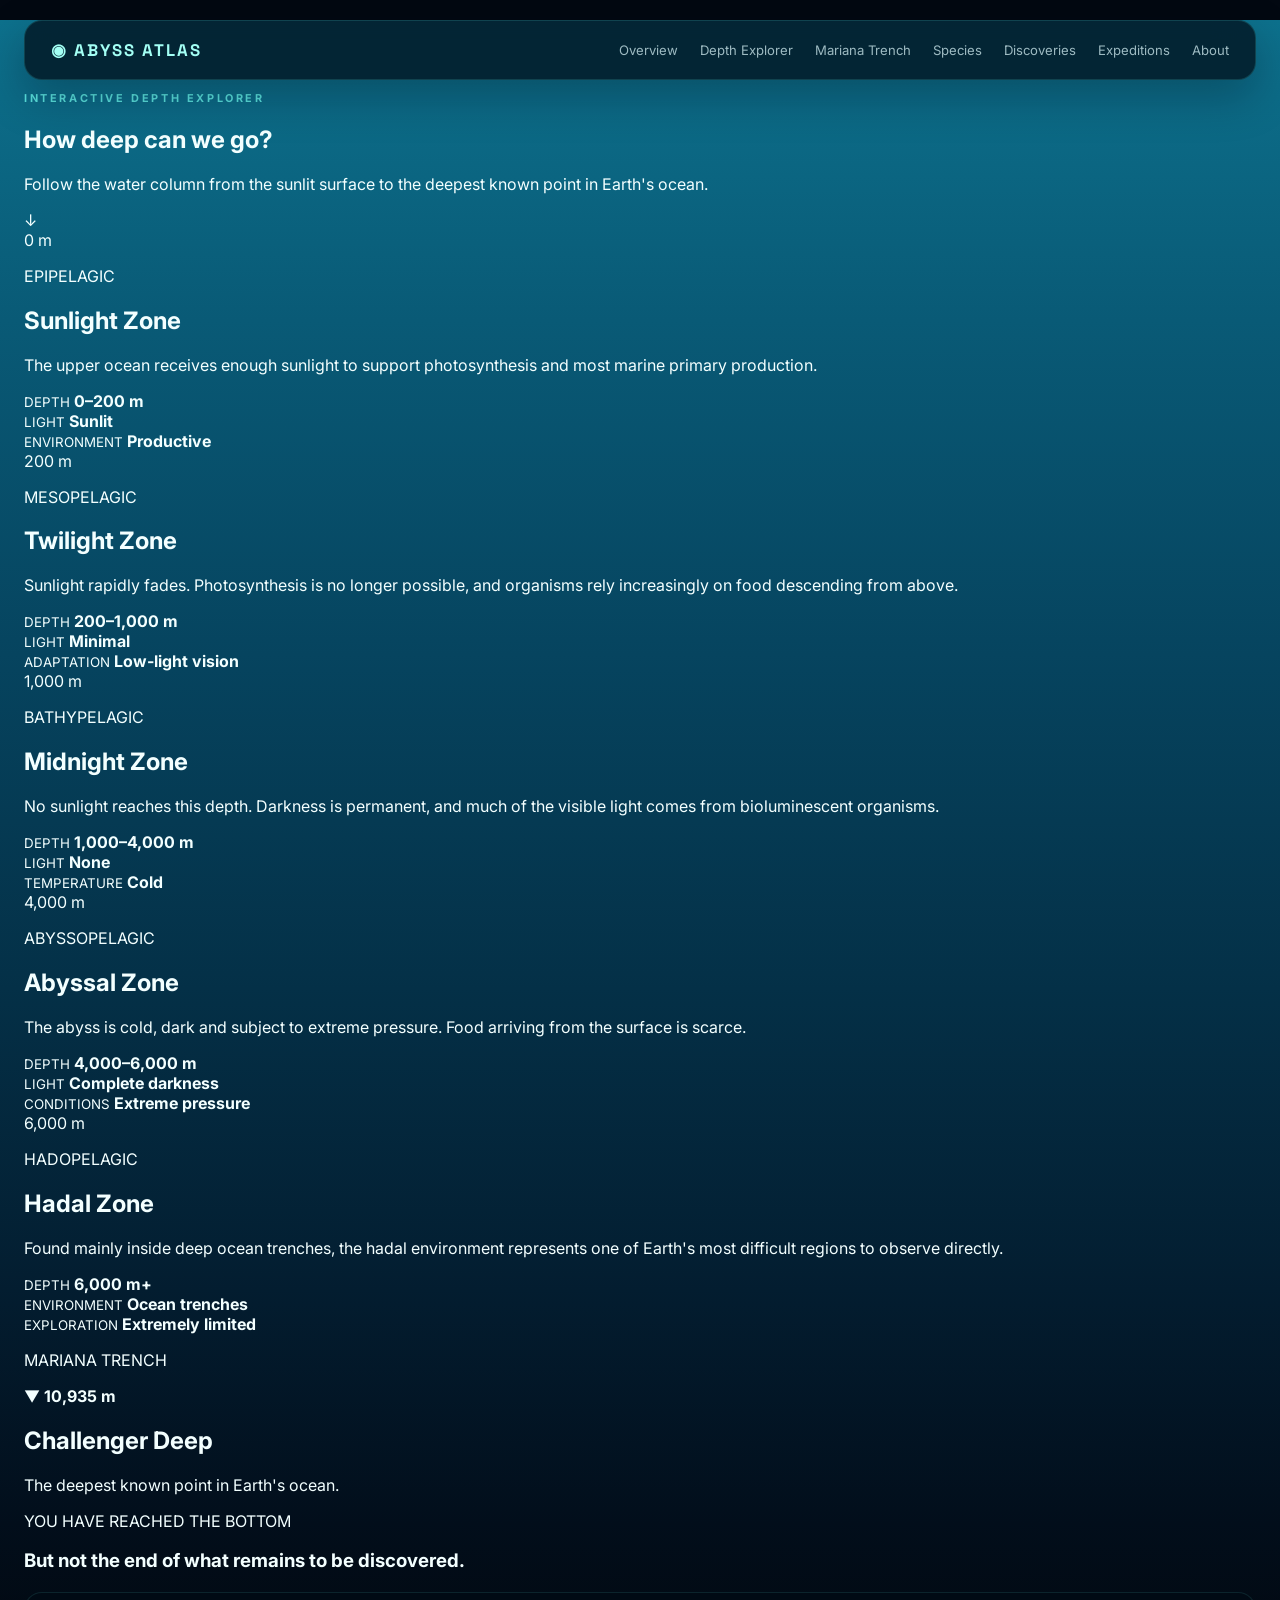
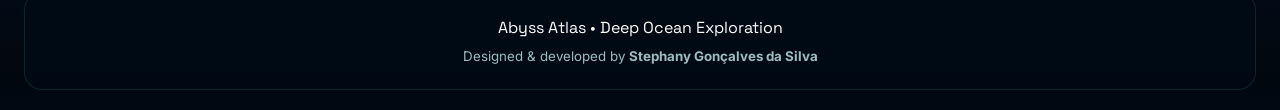
==== pages/depth.html @ 6711c6cc "Create immersive depth explorer" ====
<!DOCTYPE html>
<html lang="en">

<head>
    <meta charset="UTF-8">

    <meta
        name="viewport"
        content="width=device-width, initial-scale=1.0"
    >

    <title>Depth Explorer | Abyss Atlas</title>

    <link
        rel="stylesheet"
        href="../css/style.css"
    >
</head>

<body class="depth-page">

    <nav class="navbar">

        <div class="brand">
            ◉ ABYSS ATLAS
        </div>

        <div class="nav-links">

            <a href="../index.html">
                Overview
            </a>

            <a href="depth.html">
                Depth Explorer
            </a>

            <a href="#">
                Mariana Trench
            </a>

            <a href="#">
                Species
            </a>

            <a href="#">
                Discoveries
            </a>

            <a href="#">
                Expeditions
            </a>

            <a href="#">
                About
            </a>

        </div>

    </nav>


    <main class="depth-main">

        <section class="depth-hero">

            <p class="eyebrow">
                INTERACTIVE DEPTH EXPLORER
            </p>

            <h1>
                How deep can we go?
            </h1>

            <p>
                Follow the water column from the sunlit
                surface to the deepest known point
                in Earth's ocean.
            </p>

            <div class="descent-arrow">
                ↓
            </div>

        </section>


        <!-- =========================
             SUNLIGHT
        ========================== -->

        <section class="depth-section sunlight-section">

            <div class="depth-marker">

                <span>
                    0 m
                </span>

                <div class="marker-line"></div>

            </div>


            <div class="depth-content">

                <p class="zone-label">
                    EPIPELAGIC
                </p>

                <h2>
                    Sunlight Zone
                </h2>

                <p>
                    The upper ocean receives enough sunlight
                    to support photosynthesis and most marine
                    primary production.
                </p>


                <div class="depth-facts">

                    <article>

                        <small>
                            DEPTH
                        </small>

                        <strong>
                            0–200 m
                        </strong>

                    </article>


                    <article>

                        <small>
                            LIGHT
                        </small>

                        <strong>
                            Sunlit
                        </strong>

                    </article>


                    <article>

                        <small>
                            ENVIRONMENT
                        </small>

                        <strong>
                            Productive
                        </strong>

                    </article>

                </div>

            </div>

        </section>


        <!-- =========================
             TWILIGHT
        ========================== -->

        <section class="depth-section twilight-section">

            <div class="depth-marker">

                <span>
                    200 m
                </span>

                <div class="marker-line"></div>

            </div>


            <div class="depth-content">

                <p class="zone-label">
                    MESOPELAGIC
                </p>

                <h2>
                    Twilight Zone
                </h2>

                <p>
                    Sunlight rapidly fades. Photosynthesis
                    is no longer possible, and organisms
                    rely increasingly on food descending
                    from above.
                </p>


                <div class="depth-facts">

                    <article>

                        <small>
                            DEPTH
                        </small>

                        <strong>
                            200–1,000 m
                        </strong>

                    </article>


                    <article>

                        <small>
                            LIGHT
                        </small>

                        <strong>
                            Minimal
                        </strong>

                    </article>


                    <article>

                        <small>
                            ADAPTATION
                        </small>

                        <strong>
                            Low-light vision
                        </strong>

                    </article>

                </div>

            </div>

        </section>


        <!-- =========================
             MIDNIGHT
        ========================== -->

        <section class="depth-section midnight-section">

            <div class="depth-marker">

                <span>
                    1,000 m
                </span>

                <div class="marker-line"></div>

            </div>


            <div class="depth-content">

                <p class="zone-label">
                    BATHYPELAGIC
                </p>

                <h2>
                    Midnight Zone
                </h2>

                <p>
                    No sunlight reaches this depth.
                    Darkness is permanent, and much of
                    the visible light comes from
                    bioluminescent organisms.
                </p>


                <div class="depth-facts">

                    <article>

                        <small>
                            DEPTH
                        </small>

                        <strong>
                            1,000–4,000 m
                        </strong>

                    </article>


                    <article>

                        <small>
                            LIGHT
                        </small>

                        <strong>
                            None
                        </strong>

                    </article>


                    <article>

                        <small>
                            TEMPERATURE
                        </small>

                        <strong>
                            Cold
                        </strong>

                    </article>

                </div>

            </div>

        </section>


        <!-- =========================
             ABYSSAL
        ========================== -->

        <section class="depth-section abyssal-section">

            <div class="depth-marker">

                <span>
                    4,000 m
                </span>

                <div class="marker-line"></div>

            </div>


            <div class="depth-content">

                <p class="zone-label">
                    ABYSSOPELAGIC
                </p>

                <h2>
                    Abyssal Zone
                </h2>

                <p>
                    The abyss is cold, dark and subject
                    to extreme pressure. Food arriving
                    from the surface is scarce.
                </p>


                <div class="depth-facts">

                    <article>

                        <small>
                            DEPTH
                        </small>

                        <strong>
                            4,000–6,000 m
                        </strong>

                    </article>


                    <article>

                        <small>
                            LIGHT
                        </small>

                        <strong>
                            Complete darkness
                        </strong>

                    </article>


                    <article>

                        <small>
                            CONDITIONS
                        </small>

                        <strong>
                            Extreme pressure
                        </strong>

                    </article>

                </div>

            </div>

        </section>


        <!-- =========================
             HADAL
        ========================== -->

        <section class="depth-section hadal-section">

            <div class="depth-marker">

                <span>
                    6,000 m
                </span>

                <div class="marker-line"></div>

            </div>


            <div class="depth-content">

                <p class="zone-label">
                    HADOPELAGIC
                </p>

                <h2>
                    Hadal Zone
                </h2>

                <p>
                    Found mainly inside deep ocean
                    trenches, the hadal environment
                    represents one of Earth's most
                    difficult regions to observe directly.
                </p>


                <div class="depth-facts">

                    <article>

                        <small>
                            DEPTH
                        </small>

                        <strong>
                            6,000 m+
                        </strong>

                    </article>


                    <article>

                        <small>
                            ENVIRONMENT
                        </small>

                        <strong>
                            Ocean trenches
                        </strong>

                    </article>


                    <article>

                        <small>
                            EXPLORATION
                        </small>

                        <strong>
                            Extremely limited
                        </strong>

                    </article>

                </div>

            </div>

        </section>


        <!-- =========================
             CHALLENGER DEEP
        ========================== -->

        <section class="challenger-section">

            <div class="challenger-glow"></div>


            <p class="zone-label">
                MARIANA TRENCH
            </p>


            <div class="challenger-depth">

                <span>
                    ▼
                </span>

                <strong>
                    10,935 m
                </strong>

            </div>


            <h2>
                Challenger Deep
            </h2>


            <p>
                The deepest known point in Earth's ocean.
            </p>


            <div class="bottom-message">

                <span>
                    YOU HAVE REACHED THE BOTTOM
                </span>

                <h3>
                    But not the end of what remains
                    to be discovered.
                </h3>

            </div>

        </section>

    </main>


    <footer>

        <p>
            Abyss Atlas • Deep Ocean Exploration
        </p>

        <small>
            Designed & developed by
            <strong>
                Stephany Gonçalves da Silva
            </strong>
        </small>

    </footer>

</body>

</html>
---- css/style.css ----
@import url('https://fonts.googleapis.com/css2?family=Inter:wght@400;500;600;700&family=Space+Grotesk:wght@500;600;700&display=swap');


:root {

    --bg: #020811;
    --bg-soft: #041525;

    --surface:
        rgba(5, 25, 38, 0.82);

    --surface-soft:
        rgba(8, 40, 53, 0.62);

    --border:
        rgba(72, 214, 211, 0.16);

    --text:
        #f3ffff;

    --muted:
        #9ebbc2;

    --cyan:
        #29d3d1;

    --glow:
        #a3fff4;

    --deep:
        #07344a;

    --font-title:
        "Space Grotesk",
        sans-serif;

    --font-body:
        "Inter",
        sans-serif;
}


* {
    box-sizing: border-box;
}


html {
    scroll-behavior: smooth;
}


body {
    margin: 0;
    min-height: 100vh;

    font-family: var(--font-body);
    color: var(--text);

    background:
        linear-gradient(
            180deg,
            #1687a8 0%,
            #0c6f91 15%,
            #07536f 32%,
            #063a55 50%,
            #04263b 68%,
            #031624 84%,
            #020a12 100%
        );

    overflow-x: hidden;
}


body::before {

    content: "";

    position: fixed;

    inset: 0;

    pointer-events: none;

    background-image:
        radial-gradient(
            circle,
            rgba(163,255,244,.25) 1px,
            transparent 1px
        );

    background-size:
        52px 52px;

    opacity:
        0.18;

    z-index:
        -1;
}


/* =========================================
   NAVBAR
========================================= */

.navbar {

    position: sticky;

    top: 0;

    z-index: 10;

    display: flex;

    align-items: center;

    justify-content: space-between;

    gap: 30px;

    width:
        calc(100% - 48px);

    max-width:
        1500px;

    margin:
        20px auto 0;

    padding:
        18px 26px;

    border:
        1px solid
        var(--border);

    border-radius:
        18px;

    background:
        rgba(2, 12, 22, 0.76);

    backdrop-filter:
        blur(18px);

    box-shadow:
        0 18px 50px
        rgba(0, 0, 0, 0.20);
}


.brand {

    font-family:
        var(--font-title);

    font-size:
        1.05rem;

    font-weight:
        700;

    letter-spacing:
        2px;

    color:
        var(--glow);
}


.nav-links {

    display: flex;

    align-items: center;

    gap: 22px;

    flex-wrap: wrap;
}


.nav-links a {

    color:
        var(--muted);

    text-decoration:
        none;

    font-size:
        0.82rem;

    transition:
        color .2s ease;
}


.nav-links a:hover {

    color:
        var(--glow);
}


/* =========================================
   MAIN
========================================= */

main {

    width:
        calc(100% - 48px);

    max-width:
        1500px;

    margin:
        0 auto;
}


/* =========================================
   HERO
========================================= */

.hero {
    position: relative;

    min-height: 78vh;

    display: flex;
    align-items: center;
    justify-content: space-between;

    gap: 60px;

    padding: 80px 48px;
    margin-top: 24px;

    border-radius: 26px;
    overflow: hidden;

    background:
        linear-gradient(
            135deg,
            rgba(20, 122, 153, 0.72),
            rgba(5, 67, 94, 0.76)
        );

    border:
        1px solid
        rgba(163, 255, 244, 0.22);

    box-shadow:
        0 30px 80px
        rgba(0, 20, 35, 0.25);

    backdrop-filter: blur(12px);
}


.hero::after {

    content: "";

    position: absolute;

    width:
        500px;

    height:
        500px;

    right:
        -120px;

    bottom:
        -220px;

    border-radius:
        50%;

    background:
        radial-gradient(
            circle,
            rgba(41, 211, 209, 0.20),
            transparent 65%
        );

    filter:
        blur(10px);
}


.hero-content {

    position: relative;

    z-index: 2;

    max-width:
        820px;
}


.eyebrow {

    margin-bottom:
        14px;

    color:
        var(--cyan);

    font-size:
        0.68rem;

    font-weight:
        700;

    letter-spacing:
        2.6px;
}


.hero h1 {

    margin:
        0;

    font-family:
        var(--font-title);

    font-size:
        clamp(3rem, 7vw, 6rem);

    line-height:
        0.98;

    letter-spacing:
        -2px;
}


.hero h1 span {

    display:
        block;

    color:
        var(--glow);

    text-shadow:
        0 0 30px
        rgba(41,211,209,.15);
}


.hero-text {

    max-width:
        680px;

    margin:
        28px 0;

    color:
        var(--muted);

    font-size:
        1.05rem;

    line-height:
        1.75;
}


.hero-button {

    display:
        inline-block;

    padding:
        14px 22px;

    border-radius:
        12px;

    background:
        linear-gradient(
            135deg,
            #0b8996,
            #20c5c2
        );

    color:
        #001014;

    font-weight:
        700;

    text-decoration:
        none;

    box-shadow:
        0 0 28px
        rgba(41, 211, 209, 0.22);

    transition:
        transform .2s ease;
}


.hero-button:hover {

    transform:
        translateY(-3px);
}


/* =========================================
   DEPTH INDICATOR
========================================= */

.depth-indicator {

    position: relative;

    z-index: 2;

    min-width:
        150px;

    text-align:
        right;

    color:
        var(--muted);
}


.depth-indicator span {

    display:
        block;

    font-size:
        .60rem;

    letter-spacing:
        2px;
}


.depth-indicator strong {

    display:
        block;

    margin:
        6px 0;

    font-family:
        var(--font-title);

    color:
        white;
}


.depth-line {

    width:
        1px;

    height:
        180px;

    margin:
        18px 0 18px auto;

    background:
        linear-gradient(
            var(--cyan),
            rgba(41,211,209,.08)
        );
}


/* =========================================
   SECTIONS
========================================= */

.overview,
.descent-preview {

    padding:
        90px 0;
}


.section-heading {

    max-width:
        760px;

    margin-bottom:
        30px;
}


.section-heading h2 {

    margin:
        0 0 14px;

    font-family:
        var(--font-title);

    font-size:
        clamp(2rem, 4vw, 3rem);
}


.section-heading p {

    color:
        var(--muted);

    line-height:
        1.7;
}


/* =========================================
   CARDS
========================================= */

.cards {

    display:
        grid;

    grid-template-columns:
        repeat(4, minmax(0, 1fr));

    gap:
        18px;
}


.card {

    padding:
        25px;

    border-radius:
        20px;

background:
    linear-gradient(
        145deg,
        rgba(12, 91, 112, 0.65),
        rgba(6, 54, 76, 0.72)
    );

    border:
        1px solid
        var(--border);

    backdrop-filter:
        blur(15px);

    transition:
        transform .25s ease,
        border-color .25s ease;
}


.card:hover {

    transform:
        translateY(-5px);

    border-color:
        rgba(41,211,209,.38);
}


.card-icon {

    display:
        block;

    margin-bottom:
        20px;

    font-size:
        1.7rem;
}


.card p {

    margin:
        0 0 10px;

    color:
        var(--muted);

    font-size:
        .82rem;
}


.card strong {

    display:
        block;

    margin-bottom:
        8px;

    font-family:
        var(--font-title);

    font-size:
        2rem;

    color:
        white;
}


.card small {

    color:
        #668e98;

    font-size:
        .72rem;
}


/* =========================================
   DEPTH ZONES
========================================= */

.depth-zones {

    display:
        grid;

    gap:
        12px;
}


.zone {

    display:
        grid;

    grid-template-columns:
        130px 220px 1fr;

    gap:
        25px;

    align-items:
        center;

    min-height:
        90px;

    padding:
        20px 26px;

    border-radius:
        18px;

    border:
        1px solid
        rgba(163, 255, 244, 0.10);
}


.zone span {

    color:
        var(--cyan);

    font-family:
        var(--font-title);

    font-size:
        .84rem;
}


.zone strong {

    font-family:
        var(--font-title);

    font-size:
        1.08rem;
}


.zone small {

    color:
        var(--muted);
}


.zone-sunlight {

    background:
        rgba(13, 111, 132, .40);
}


.zone-twilight {

    background:
        rgba(8, 75, 101, .40);
}


.zone-midnight {

    background:
        rgba(6, 47, 72, .44);
}


.zone-abyss {

    background:
        rgba(3, 28, 48, .55);
}


.zone-hadal {

    background:
        rgba(1, 12, 24, .78);
}


/* =========================================
   FOOTER
========================================= */

footer {

    width:
        calc(100% - 48px);

    max-width:
        1500px;

    margin:
        20px auto;

    padding:
        24px;

    text-align:
        center;

    border:
        1px solid
        var(--border);

    border-radius:
        18px;

    background:
        rgba(2, 12, 22, 0.72);

    color:
        var(--muted);
}


footer p {

    margin:
        0 0 7px;

    color:
        white;

    font-family:
        var(--font-title);
}


/* =========================================
   RESPONSIVE
========================================= */

@media (max-width: 950px) {

    .navbar {

        align-items:
            flex-start;

        flex-direction:
            column;
    }


    .hero {

        align-items:
            flex-start;

        flex-direction:
            column;
    }


    .depth-indicator {

        display:
            none;
    }


    .cards {

        grid-template-columns:
            repeat(2, 1fr);
    }


    .zone {

        grid-template-columns:
            1fr;
    }

}


@media (max-width: 600px) {

    .navbar,
    main,
    footer {

        width:
            calc(100% - 24px);
    }


    .hero {

        padding:
            45px 25px;
    }


    .cards {

        grid-template-columns:
            1fr;
    }


    .nav-links {

        gap:
            12px;
    }

}
/* =========================================
   ABYSS ATLAS — FINAL OCEAN DEPTH THEME
========================================= */

html {
    background: #020811;
}

body {
    background:
        linear-gradient(
            180deg,
            #0d718d 0%,
            #095a76 18%,
            #06445f 38%,
            #043047 58%,
            #031d30 76%,
            #020e1b 90%,
            #01070e 100%
        ) !important;

    color: #f3ffff;
}


/* Subtle underwater particles */

body::before {
    content: "";

    display: block !important;

    position: fixed;
    inset: 0;

    pointer-events: none;

    background-image:
        radial-gradient(
            circle,
            rgba(163, 255, 244, 0.30) 1px,
            transparent 1px
        );

    background-size:
        55px 55px;

    opacity: 0.12 !important;

    z-index: -1;
}


/* =========================================
   NAVIGATION
========================================= */

.navbar {
    background:
        rgba(2, 17, 29, 0.78) !important;

    border-color:
        rgba(77, 215, 213, 0.17) !important;

    box-shadow:
        0 16px 45px
        rgba(0, 8, 18, 0.28) !important;

    backdrop-filter:
        blur(18px);
}


/* =========================================
   HERO — CLOSER TO THE SURFACE
========================================= */

.hero {
    background:
        linear-gradient(
            135deg,
            rgba(10, 103, 128, 0.78),
            rgba(5, 66, 91, 0.82),
            rgba(3, 39, 59, 0.88)
        ) !important;

    border-color:
        rgba(129, 239, 232, 0.19) !important;

    box-shadow:
        0 30px 80px
        rgba(0, 10, 22, 0.30) !important;
}


/* Soft light entering from surface */

.hero::before {
    content: "";

    position: absolute;

    top: -180px;
    left: 12%;

    width: 700px;
    height: 500px;

    background:
        radial-gradient(
            ellipse,
            rgba(111, 238, 232, 0.15),
            rgba(65, 190, 203, 0.06) 45%,
            transparent 70%
        );

    transform: rotate(-12deg);

    pointer-events: none;
}


/* Bioluminescent glow */

.hero::after {
    content: "";

    position: absolute;

    width: 550px;
    height: 550px;

    right: -150px;
    bottom: -260px;

    border-radius: 50%;

    background:
        radial-gradient(
            circle,
            rgba(41, 211, 209, 0.14),
            transparent 67%
        );

    pointer-events: none;
}


/* =========================================
   TEXT
========================================= */

.hero-text {
    color:
        rgba(221, 241, 244, 0.82) !important;
}

.eyebrow {
    color: #59e1dd;
}

.hero h1 span {
    color: #b6fff7;

    text-shadow:
        0 0 30px
        rgba(41, 211, 209, 0.16);
}


/* =========================================
   KPI CARDS
========================================= */

.card {
    background:
        linear-gradient(
            145deg,
            rgba(5, 48, 65, 0.84),
            rgba(2, 27, 43, 0.90)
        ) !important;

    border-color:
        rgba(91, 220, 215, 0.14) !important;

    box-shadow:
        0 18px 45px
        rgba(0, 8, 18, 0.24) !important;
}

.card:hover {
    border-color:
        rgba(91, 220, 215, 0.34) !important;

    box-shadow:
        0 22px 55px
        rgba(0, 8, 18, 0.32),
        0 0 22px
        rgba(41, 211, 209, 0.06) !important;
}

.card p {
    color:
        rgba(170, 207, 214, 0.82) !important;
}

.card small {
    color:
        rgba(117, 165, 176, 0.80) !important;
}


/* =========================================
   DEPTH TRANSITION
========================================= */

.zone-sunlight {
    background:
        linear-gradient(
            90deg,
            rgba(10, 103, 128, 0.64),
            rgba(6, 76, 99, 0.72)
        ) !important;
}

.zone-twilight {
    background:
        linear-gradient(
            90deg,
            rgba(6, 76, 99, 0.72),
            rgba(4, 56, 78, 0.80)
        ) !important;
}

.zone-midnight {
    background:
        linear-gradient(
            90deg,
            rgba(4, 54, 76, 0.82),
            rgba(3, 38, 58, 0.88)
        ) !important;
}

.zone-abyss {
    background:
        linear-gradient(
            90deg,
            rgba(3, 36, 55, 0.88),
            rgba(2, 23, 39, 0.94)
        ) !important;
}

.zone-hadal {
    background:
        linear-gradient(
            90deg,
            rgba(2, 22, 37, 0.94),
            rgba(1, 10, 20, 0.98)
        ) !important;
}


/* =========================================
   FOOTER — DEEPEST AREA
========================================= */

footer {
    background:
        rgba(1, 11, 21, 0.88) !important;

    border-color:
        rgba(91, 220, 215, 0.12) !important;
}
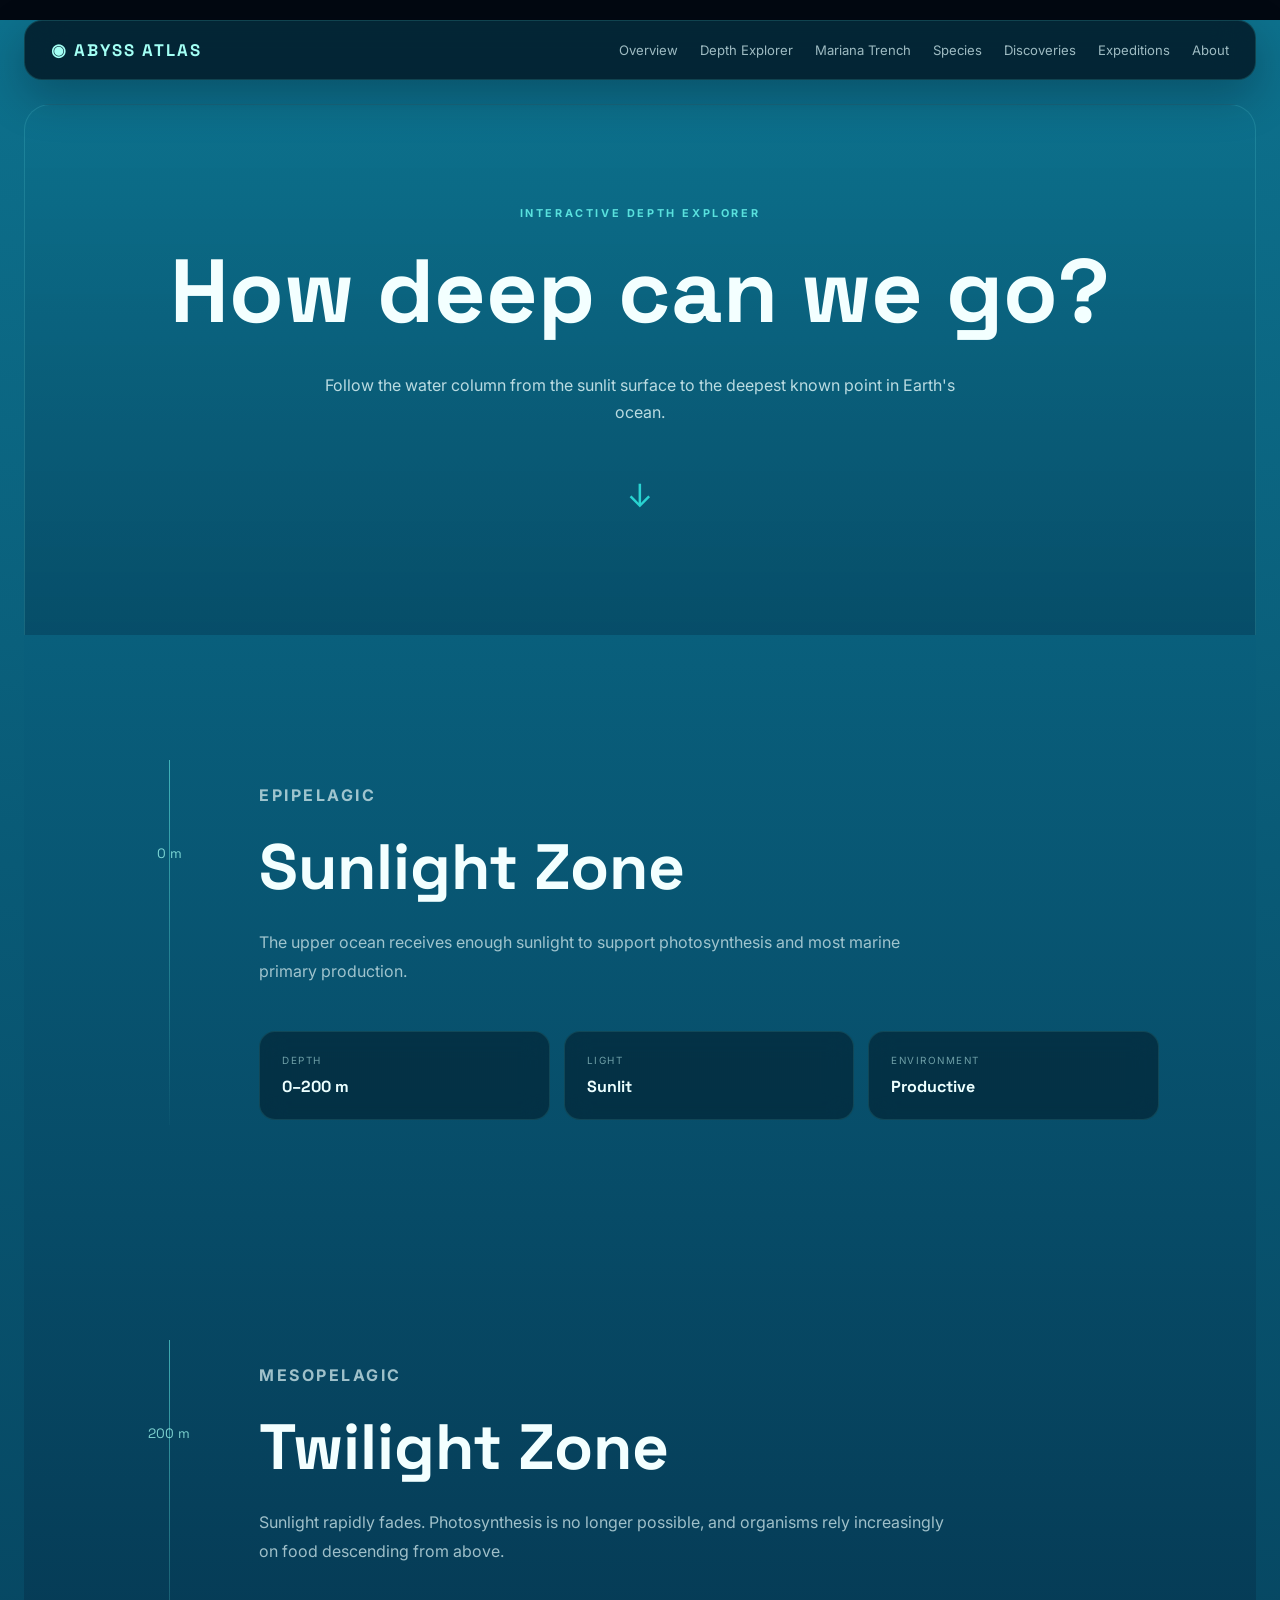
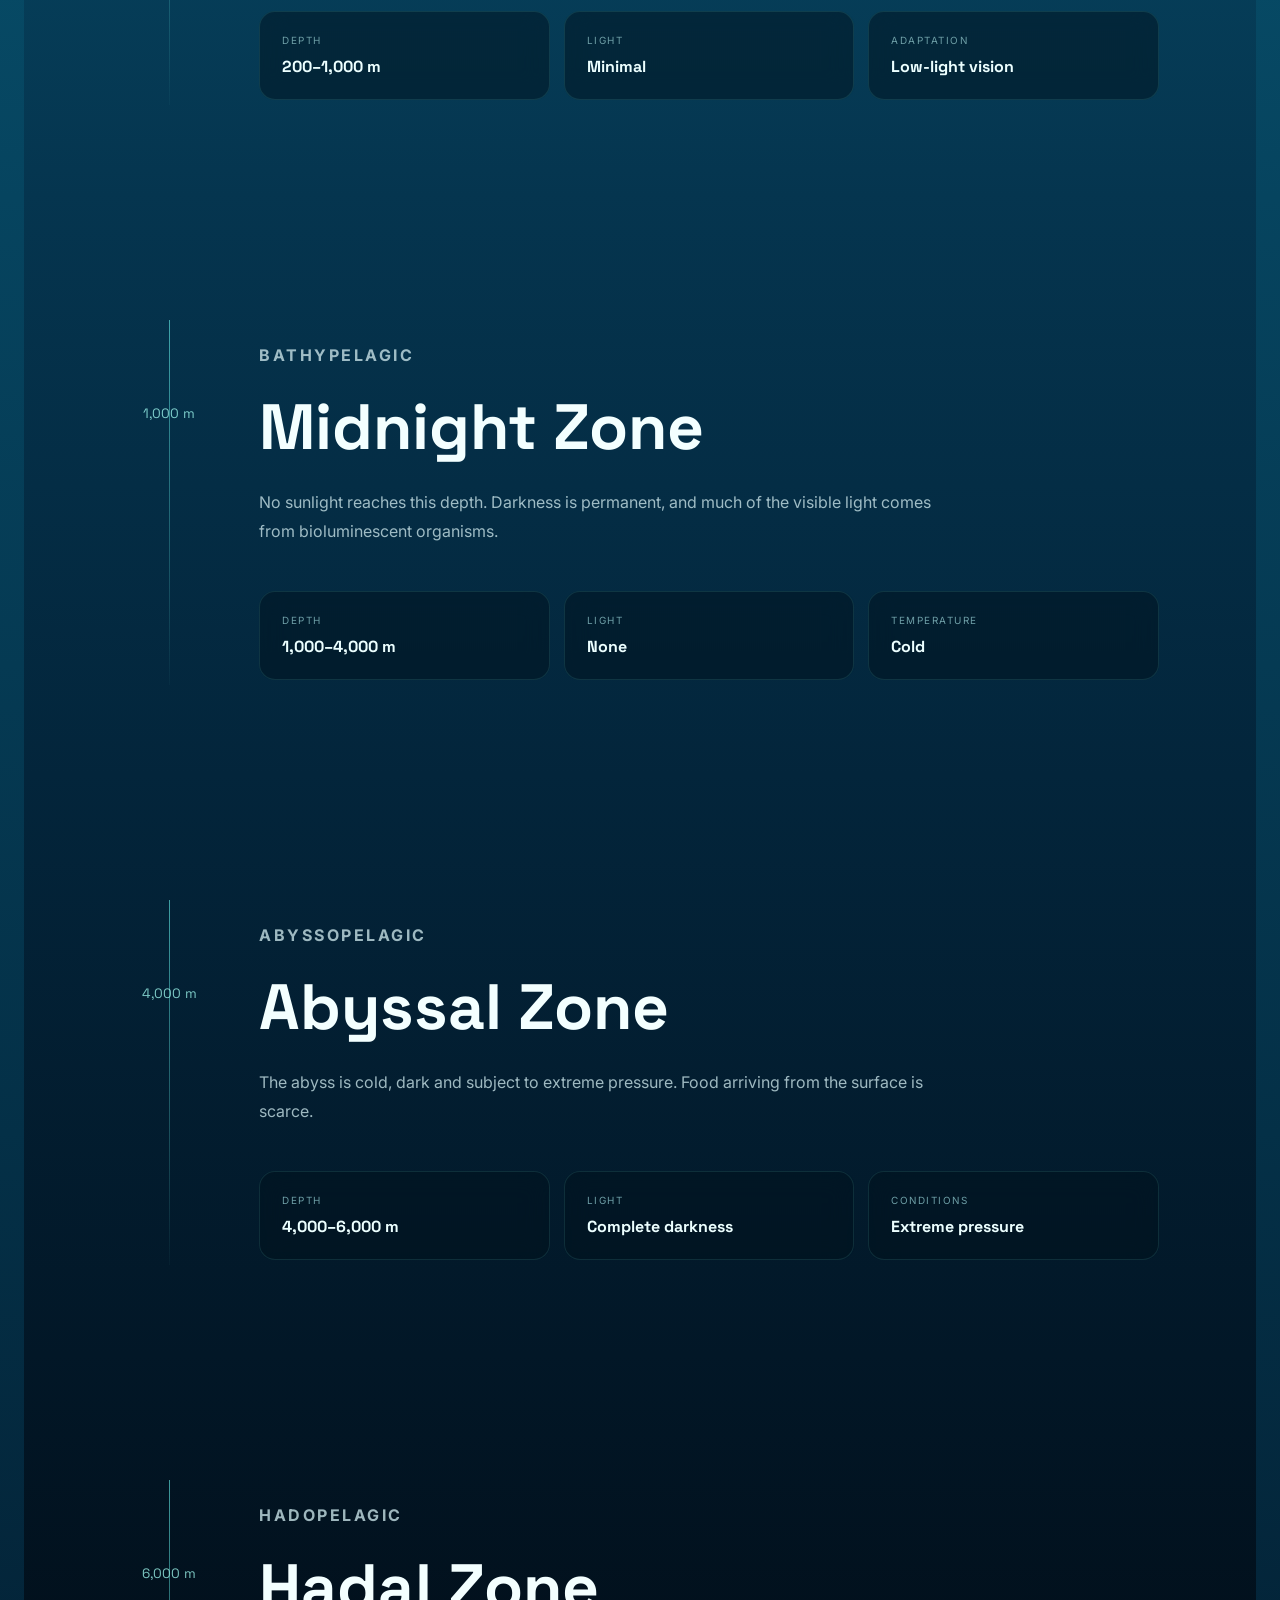
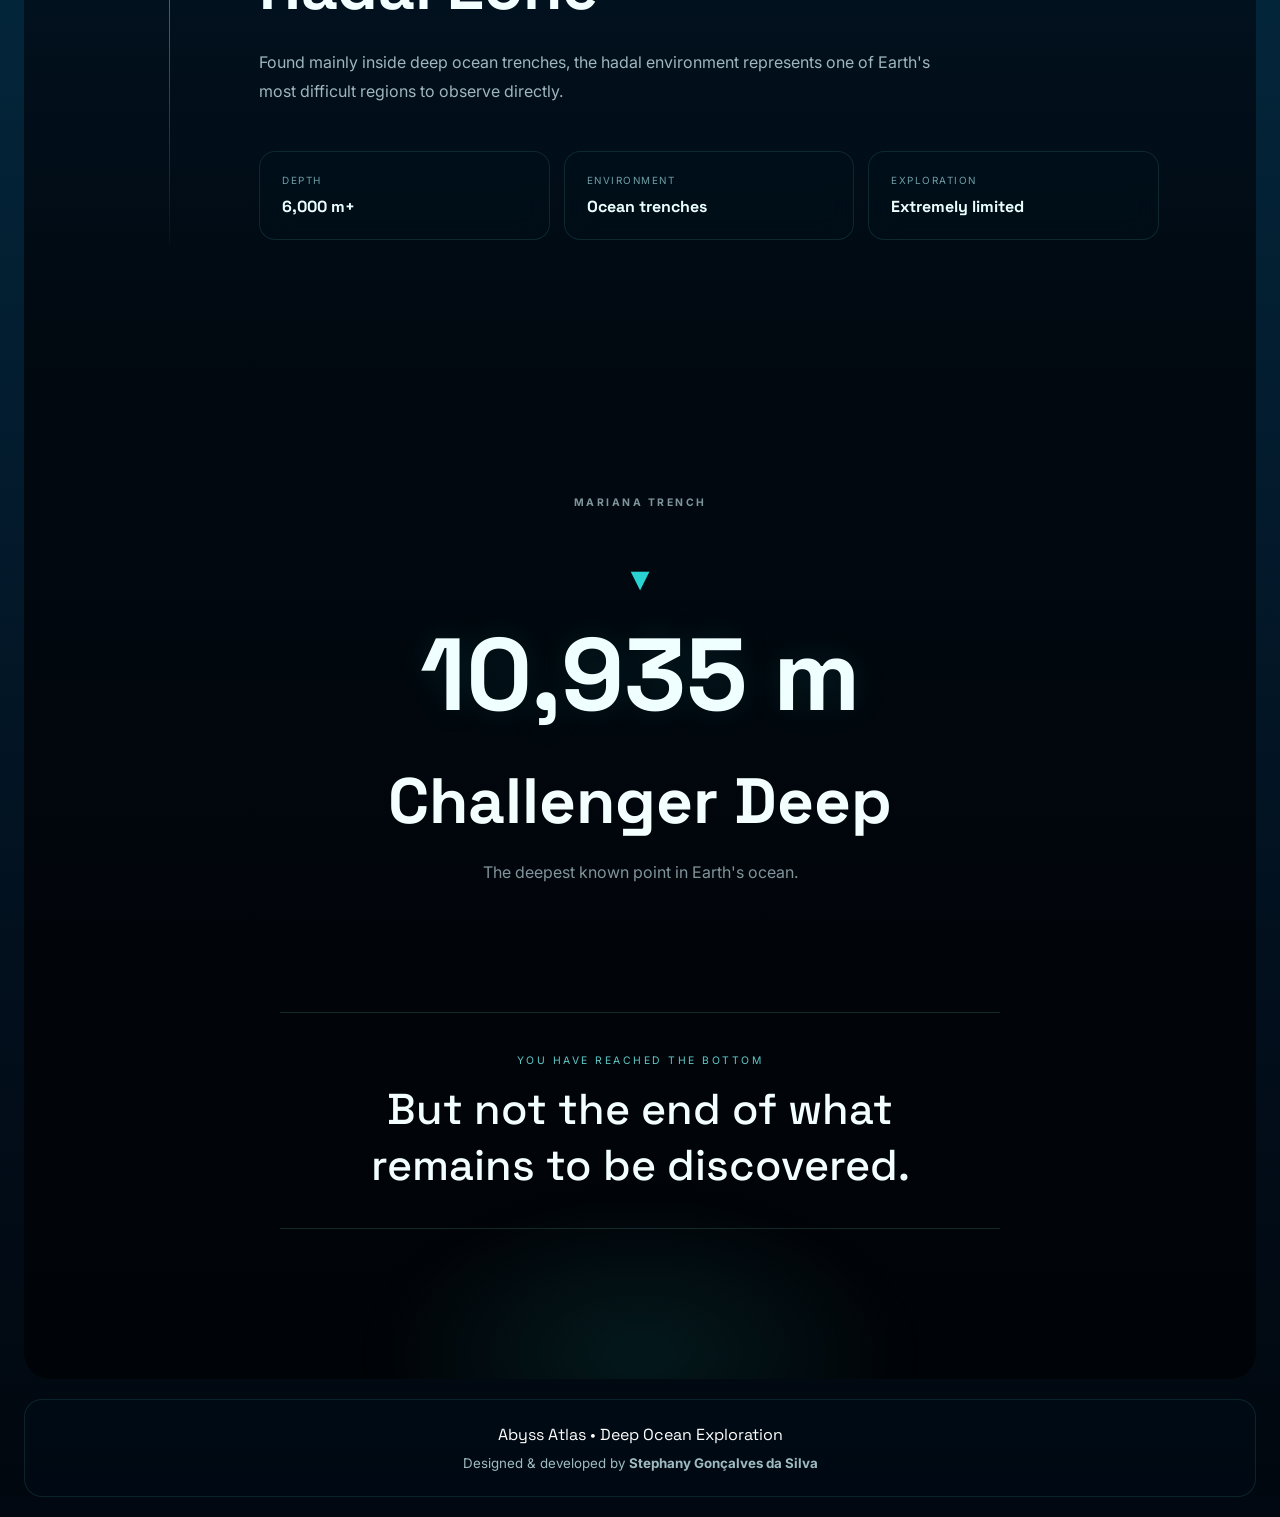
==== commit 7b11d1b4: "Link Mariana Trench page" ====
--- a/pages/depth.html
+++ b/pages/depth.html
@@ -35,9 +35,9 @@
                 Depth Explorer
             </a>
 
-            <a href="#">
-                Mariana Trench
-            </a>
+            <a href="mariana.html">
+    Mariana Trench
+</a>
 
             <a href="#">
                 Species
--- a/css/style.css
+++ b/css/style.css
@@ -1156,3 +1156,1064 @@
     border-color:
         rgba(91, 220, 215, 0.12) !important;
 }
+/* =========================================
+   DEPTH EXPLORER
+========================================= */
+
+.depth-main {
+    width: 100%;
+    max-width: none;
+    margin: 0;
+}
+
+
+/* HERO */
+
+.depth-hero {
+    width: calc(100% - 48px);
+    max-width: 1500px;
+
+    margin: 24px auto 0;
+
+    padding: 90px 48px 120px;
+
+    text-align: center;
+
+    border-radius: 26px 26px 0 0;
+
+    background:
+        linear-gradient(
+            180deg,
+            rgba(13, 113, 141, 0.84),
+            rgba(7, 76, 103, 0.92)
+        );
+
+    border:
+        1px solid
+        rgba(118, 236, 232, 0.16);
+
+    border-bottom: none;
+}
+
+
+.depth-hero h1 {
+    margin: 0;
+
+    font-family: var(--font-title);
+
+    font-size:
+        clamp(3rem, 7vw, 6rem);
+}
+
+
+.depth-hero > p:not(.eyebrow) {
+    max-width: 650px;
+
+    margin: 24px auto;
+
+    color:
+        rgba(224, 247, 248, 0.82);
+
+    line-height: 1.7;
+}
+
+
+.descent-arrow {
+    margin-top: 50px;
+
+    font-size: 2rem;
+
+    color: var(--cyan);
+
+    animation:
+        descendArrow 2s infinite;
+}
+
+
+@keyframes descendArrow {
+
+    0%,
+    100% {
+        transform: translateY(0);
+        opacity: .5;
+    }
+
+    50% {
+        transform: translateY(12px);
+        opacity: 1;
+    }
+
+}
+
+
+/* =========================================
+   DEPTH SECTIONS
+========================================= */
+
+.depth-section {
+    position: relative;
+
+    display: grid;
+
+    grid-template-columns:
+        180px minmax(0, 1fr);
+
+    width: calc(100% - 48px);
+    max-width: 1500px;
+
+    min-height: 580px;
+
+    margin: 0 auto;
+
+    padding: 90px 55px;
+
+    overflow: hidden;
+}
+
+
+.sunlight-section {
+    background:
+        linear-gradient(
+            180deg,
+            #095f7c,
+            #074b67
+        );
+}
+
+
+.twilight-section {
+    background:
+        linear-gradient(
+            180deg,
+            #074b67,
+            #05354f
+        );
+}
+
+
+.midnight-section {
+    background:
+        linear-gradient(
+            180deg,
+            #05354f,
+            #03253b
+        );
+}
+
+
+.abyssal-section {
+    background:
+        linear-gradient(
+            180deg,
+            #03253b,
+            #021727
+        );
+}
+
+
+.hadal-section {
+    background:
+        linear-gradient(
+            180deg,
+            #021727,
+            #010911
+        );
+}
+
+
+/* SIDE DEPTH SCALE */
+
+.depth-marker {
+    position: relative;
+
+    display: flex;
+
+    flex-direction: column;
+
+    align-items: center;
+
+    color:
+        rgba(163,255,244,.75);
+
+    font-family:
+        var(--font-title);
+}
+
+
+.depth-marker span {
+    position: sticky;
+
+    top: 120px;
+
+    font-size: .85rem;
+}
+
+
+.marker-line {
+    width: 1px;
+    height: 100%;
+
+    margin-top: 18px;
+
+    background:
+        linear-gradient(
+            rgba(94,226,221,.65),
+            rgba(94,226,221,.03)
+        );
+}
+
+
+/* CONTENT */
+
+.depth-content {
+    max-width: 900px;
+
+    padding-top: 40px;
+}
+
+
+.zone-label {
+    color: var(--cyan);
+
+    font-size: .65rem;
+
+    font-weight: 700;
+
+    letter-spacing: 2.5px;
+}
+
+
+.depth-content h2,
+.challenger-section h2 {
+    margin: 7px 0 20px;
+
+    font-family: var(--font-title);
+
+    font-size:
+        clamp(2.4rem, 5vw, 4.5rem);
+}
+
+
+.depth-content > p {
+    max-width: 700px;
+
+    color:
+        rgba(197, 224, 229, .80);
+
+    font-size: 1rem;
+
+    line-height: 1.8;
+}
+
+
+/* FACT CARDS */
+
+.depth-facts {
+    display: grid;
+
+    grid-template-columns:
+        repeat(3, minmax(0, 1fr));
+
+    gap: 14px;
+
+    margin-top: 45px;
+}
+
+
+.depth-facts article {
+    padding: 22px;
+
+    border-radius: 16px;
+
+    background:
+        rgba(2, 17, 29, .48);
+
+    border:
+        1px solid
+        rgba(115, 228, 222, .12);
+
+    backdrop-filter:
+        blur(12px);
+}
+
+
+.depth-facts small {
+    display: block;
+
+    margin-bottom: 10px;
+
+    color:
+        #6e9fa7;
+
+    font-size: .62rem;
+
+    letter-spacing: 1.5px;
+}
+
+
+.depth-facts strong {
+    color: #ecffff;
+
+    font-family:
+        var(--font-title);
+
+    font-size: 1rem;
+}
+
+
+/* =========================================
+   CHALLENGER DEEP
+========================================= */
+
+.challenger-section {
+    position: relative;
+
+    width: calc(100% - 48px);
+    max-width: 1500px;
+
+    min-height: 780px;
+
+    margin: 0 auto;
+
+    padding: 150px 48px;
+
+    text-align: center;
+
+    overflow: hidden;
+
+    border-radius:
+        0 0 26px 26px;
+
+    background:
+        linear-gradient(
+            180deg,
+            #010911,
+            #01050a 65%,
+            #000307
+        );
+}
+
+
+.challenger-glow {
+    position: absolute;
+
+    left: 50%;
+    bottom: -150px;
+
+    width: 600px;
+    height: 350px;
+
+    transform:
+        translateX(-50%);
+
+    background:
+        radial-gradient(
+            ellipse,
+            rgba(32, 190, 185, .12),
+            transparent 65%
+        );
+
+    filter: blur(15px);
+}
+
+
+.challenger-depth {
+    margin: 50px 0 20px;
+
+    font-family:
+        var(--font-title);
+}
+
+
+.challenger-depth span {
+    display: block;
+
+    margin-bottom: 10px;
+
+    color: var(--cyan);
+
+    font-size: 2rem;
+}
+
+
+.challenger-depth strong {
+    font-size:
+        clamp(3rem, 8vw, 7rem);
+
+    color: #efffff;
+
+    text-shadow:
+        0 0 35px
+        rgba(41,211,209,.12);
+}
+
+
+.challenger-section > p {
+    color:
+        rgba(176, 204, 209, .72);
+}
+
+
+.bottom-message {
+    position: relative;
+
+    z-index: 2;
+
+    max-width: 720px;
+
+    margin:
+        130px auto 0;
+
+    padding: 35px;
+
+    border-top:
+        1px solid
+        rgba(107,220,216,.16);
+
+    border-bottom:
+        1px solid
+        rgba(107,220,216,.16);
+}
+
+
+.bottom-message span {
+    color:
+        #5dcac8;
+
+    font-size: .65rem;
+
+    letter-spacing: 2.5px;
+}
+
+
+.bottom-message h3 {
+    margin:
+        13px 0 0;
+
+    font-family:
+        var(--font-title);
+
+    font-size:
+        clamp(1.6rem,4vw,2.7rem);
+
+    font-weight: 500;
+}
+
+
+/* =========================================
+   RESPONSIVE
+========================================= */
+
+@media (max-width: 800px) {
+
+    .depth-section {
+        grid-template-columns:
+            1fr;
+
+        min-height: auto;
+
+        padding:
+            70px 28px;
+    }
+
+
+    .depth-marker {
+        align-items:
+            flex-start;
+    }
+
+
+    .marker-line {
+        display:
+            none;
+    }
+
+
+    .depth-marker span {
+        position:
+            static;
+    }
+
+
+    .depth-facts {
+        grid-template-columns:
+            1fr;
+    }
+
+
+    .depth-hero,
+    .depth-section,
+    .challenger-section {
+        width:
+            calc(100% - 24px);
+    }
+
+}
+/* =========================================
+   MARIANA TRENCH
+========================================= */
+
+.mariana-hero {
+    position: relative;
+
+    display: grid;
+
+    grid-template-columns:
+        minmax(0, 1fr) 320px;
+
+    gap: 60px;
+
+    min-height: 720px;
+
+    margin-top: 24px;
+
+    padding: 80px 55px;
+
+    border-radius: 26px;
+
+    overflow: hidden;
+
+    background:
+        linear-gradient(
+            180deg,
+            rgba(7, 75, 98, .88),
+            rgba(3, 37, 55, .94) 45%,
+            rgba(1, 13, 24, .98)
+        );
+
+    border:
+        1px solid
+        rgba(86, 220, 216, .15);
+}
+
+
+.mariana-hero::after {
+    content: "";
+
+    position: absolute;
+
+    inset: 0;
+
+    background:
+        radial-gradient(
+            circle at 20% 15%,
+            rgba(71, 218, 213, .12),
+            transparent 35%
+        );
+
+    pointer-events: none;
+}
+
+
+.mariana-hero-content {
+    position: relative;
+
+    z-index: 2;
+
+    align-self: center;
+
+    max-width: 820px;
+}
+
+
+.mariana-hero h1 {
+    margin: 0;
+
+    font-family: var(--font-title);
+
+    font-size:
+        clamp(3.5rem, 8vw, 7rem);
+
+    line-height: .95;
+}
+
+
+.mariana-subtitle {
+    max-width: 580px;
+
+    margin: 25px 0 45px;
+
+    color:
+        rgba(205, 232, 235, .80);
+
+    font-size: 1.05rem;
+
+    line-height: 1.7;
+}
+
+
+.mariana-depth-number span,
+.mariana-depth-number small {
+    display: block;
+}
+
+
+.mariana-depth-number span {
+    margin-bottom: 8px;
+
+    color: var(--cyan);
+
+    font-size: .62rem;
+
+    letter-spacing: 2.5px;
+}
+
+
+.mariana-depth-number strong {
+    display: block;
+
+    font-family: var(--font-title);
+
+    font-size:
+        clamp(3rem, 7vw, 6rem);
+
+    color: #efffff;
+}
+
+
+.mariana-depth-number small {
+    color: #70939b;
+}
+
+
+/* TRENCH VISUAL */
+
+.trench-visual {
+    position: relative;
+
+    z-index: 2;
+
+    display: flex;
+
+    flex-direction: column;
+
+    align-items: center;
+
+    justify-content: center;
+}
+
+
+.surface-line {
+    width: 160px;
+    height: 1px;
+
+    background:
+        rgba(164,255,246,.65);
+}
+
+
+.surface-label {
+    margin: 12px 0 20px;
+
+    color: #7fc7c8;
+
+    font-size: .58rem;
+
+    letter-spacing: 2px;
+}
+
+
+.trench-line {
+    width: 2px;
+    height: 430px;
+
+    background:
+        linear-gradient(
+            #4bd9d5,
+            rgba(75,217,213,.05)
+        );
+}
+
+
+.trench-bottom {
+    color: var(--cyan);
+
+    font-size: 2rem;
+
+    text-shadow:
+        0 0 20px
+        rgba(41,211,209,.35);
+}
+
+
+/* KPI */
+
+.mariana-kpis {
+    display: grid;
+
+    grid-template-columns:
+        repeat(4, minmax(0, 1fr));
+
+    gap: 18px;
+
+    padding: 70px 0 30px;
+}
+
+
+/* INFORMATION */
+
+.mariana-section {
+    padding: 80px 0;
+}
+
+
+.mariana-info-grid {
+    display: grid;
+
+    grid-template-columns:
+        repeat(3, minmax(0, 1fr));
+
+    gap: 18px;
+}
+
+
+.mariana-info-card {
+    padding: 28px;
+
+    border-radius: 20px;
+
+    background:
+        linear-gradient(
+            145deg,
+            rgba(5,48,65,.82),
+            rgba(2,25,40,.90)
+        );
+
+    border:
+        1px solid
+        rgba(86,220,216,.13);
+}
+
+
+.mariana-info-card > span {
+    display: block;
+
+    margin-bottom: 22px;
+
+    color: var(--cyan);
+
+    font-size: 1.7rem;
+}
+
+
+.mariana-info-card h3 {
+    font-family: var(--font-title);
+}
+
+
+.mariana-info-card p {
+    color: var(--muted);
+
+    line-height: 1.7;
+}
+
+
+/* EVEREST COMPARISON */
+
+.everest-section {
+    display: grid;
+
+    grid-template-columns:
+        minmax(0, 1fr)
+        minmax(350px, .8fr);
+
+    gap: 60px;
+
+    align-items: center;
+
+    padding: 55px;
+
+    margin: 40px 0;
+
+    border-radius: 24px;
+
+    background:
+        linear-gradient(
+            135deg,
+            rgba(5,59,77,.76),
+            rgba(2,24,40,.90)
+        );
+
+    border:
+        1px solid
+        rgba(85,215,211,.15);
+}
+
+
+.everest-section h2 {
+    font-family: var(--font-title);
+
+    font-size:
+        clamp(2rem,4vw,3.5rem);
+}
+
+
+.everest-section p {
+    color: var(--muted);
+
+    line-height: 1.7;
+}
+
+
+.everest-comparison {
+    display: flex;
+
+    align-items: flex-end;
+
+    justify-content: center;
+
+    gap: 35px;
+
+    height: 350px;
+}
+
+
+.comparison-column {
+    display: flex;
+
+    flex-direction: column;
+
+    align-items: center;
+
+    justify-content: flex-end;
+
+    height: 100%;
+}
+
+
+.comparison-column small {
+    margin-bottom: 15px;
+
+    color: #7eaeb3;
+
+    font-size: .58rem;
+
+    letter-spacing: 1.5px;
+
+    text-align: center;
+}
+
+
+.everest-bar,
+.challenger-bar {
+    position: relative;
+
+    width: 85px;
+
+    border-radius:
+        12px 12px 0 0;
+}
+
+
+.everest-bar {
+    height: 240px;
+
+    background:
+        linear-gradient(
+            #6fbdc0,
+            #275f6d
+        );
+}
+
+
+.challenger-bar {
+    height: 300px;
+
+    background:
+        linear-gradient(
+            #28d4cf,
+            #063a4d
+        );
+}
+
+
+.everest-bar span,
+.challenger-bar span {
+    position: absolute;
+
+    left: 50%;
+
+    bottom: 20px;
+
+    transform:
+        translateX(-50%);
+
+    color: white;
+
+    font-family: var(--font-title);
+
+    writing-mode:
+        vertical-rl;
+
+    transform:
+        translateX(-50%)
+        rotate(180deg);
+}
+
+
+/* HISTORY */
+
+.mariana-history {
+    padding: 90px 0;
+}
+
+
+.history-line {
+    display: grid;
+
+    grid-template-columns:
+        repeat(3, minmax(0,1fr));
+
+    gap: 25px;
+
+    position: relative;
+
+    margin-top: 50px;
+}
+
+
+.history-line::before {
+    content: "";
+
+    position: absolute;
+
+    top: 51px;
+
+    left: 5%;
+    right: 5%;
+
+    height: 1px;
+
+    background:
+        rgba(80,217,211,.22);
+}
+
+
+.history-line article {
+    position: relative;
+
+    padding: 25px;
+}
+
+
+.history-year {
+    color: var(--cyan);
+
+    font-family: var(--font-title);
+
+    font-size: .85rem;
+}
+
+
+.history-dot {
+    position: relative;
+
+    z-index: 2;
+
+    width: 10px;
+    height: 10px;
+
+    margin: 20px 0 28px;
+
+    border-radius: 50%;
+
+    background: var(--cyan);
+
+    box-shadow:
+        0 0 18px
+        rgba(41,211,209,.55);
+}
+
+
+.history-line h3 {
+    font-family: var(--font-title);
+}
+
+
+.history-line p {
+    color: var(--muted);
+
+    line-height: 1.7;
+}
+
+
+/* ENDING */
+
+.mariana-ending {
+    padding:
+        130px 30px;
+
+    text-align: center;
+}
+
+
+.mariana-ending > span {
+    display: block;
+
+    margin-bottom: 30px;
+
+    color: var(--cyan);
+
+    font-size: 2rem;
+}
+
+
+.mariana-ending h2 {
+    max-width: 900px;
+
+    margin: 15px auto 0;
+
+    font-family: var(--font-title);
+
+    font-size:
+        clamp(2rem,5vw,4rem);
+}
+
+
+/* RESPONSIVE */
+
+@media (max-width: 900px) {
+
+    .mariana-hero {
+        grid-template-columns: 1fr;
+    }
+
+    .trench-visual {
+        display: none;
+    }
+
+    .mariana-kpis {
+        grid-template-columns:
+            repeat(2,1fr);
+    }
+
+    .mariana-info-grid {
+        grid-template-columns: 1fr;
+    }
+
+    .everest-section {
+        grid-template-columns: 1fr;
+    }
+
+    .history-line {
+        grid-template-columns: 1fr;
+    }
+
+    .history-line::before {
+        display: none;
+    }
+
+}
+
+
+@media (max-width: 550px) {
+
+    .mariana-kpis {
+        grid-template-columns: 1fr;
+    }
+
+    .mariana-hero {
+        padding: 55px 28px;
+    }
+
+}
